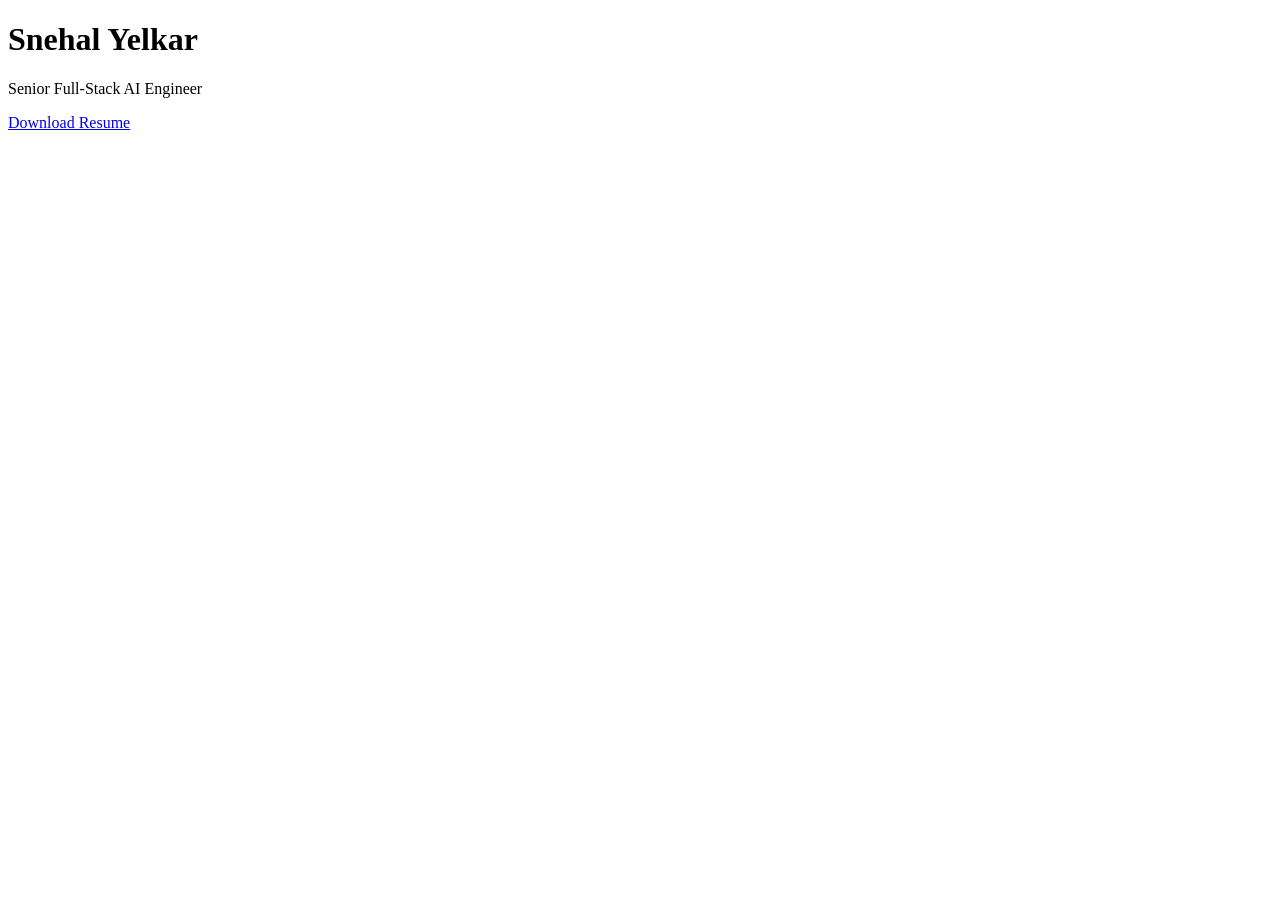
==== index.html @ c4eaa036 "Add resume landing page" ====
<!DOCTYPE html>
<html lang="en">
<head>
    <meta charset="UTF-8">
    <meta name="viewport" content="width=device-width, initial-scale=1.0">
    <title>Snehal Yelkar | Resume</title>
</head>
<body>
    <h1>Snehal Yelkar</h1>
    <p>Senior Full-Stack AI Engineer</p>
    <a href="Snehal-Yelkar-Resume.pdf" download>
        Download Resume
    </a>
</body>
</html>
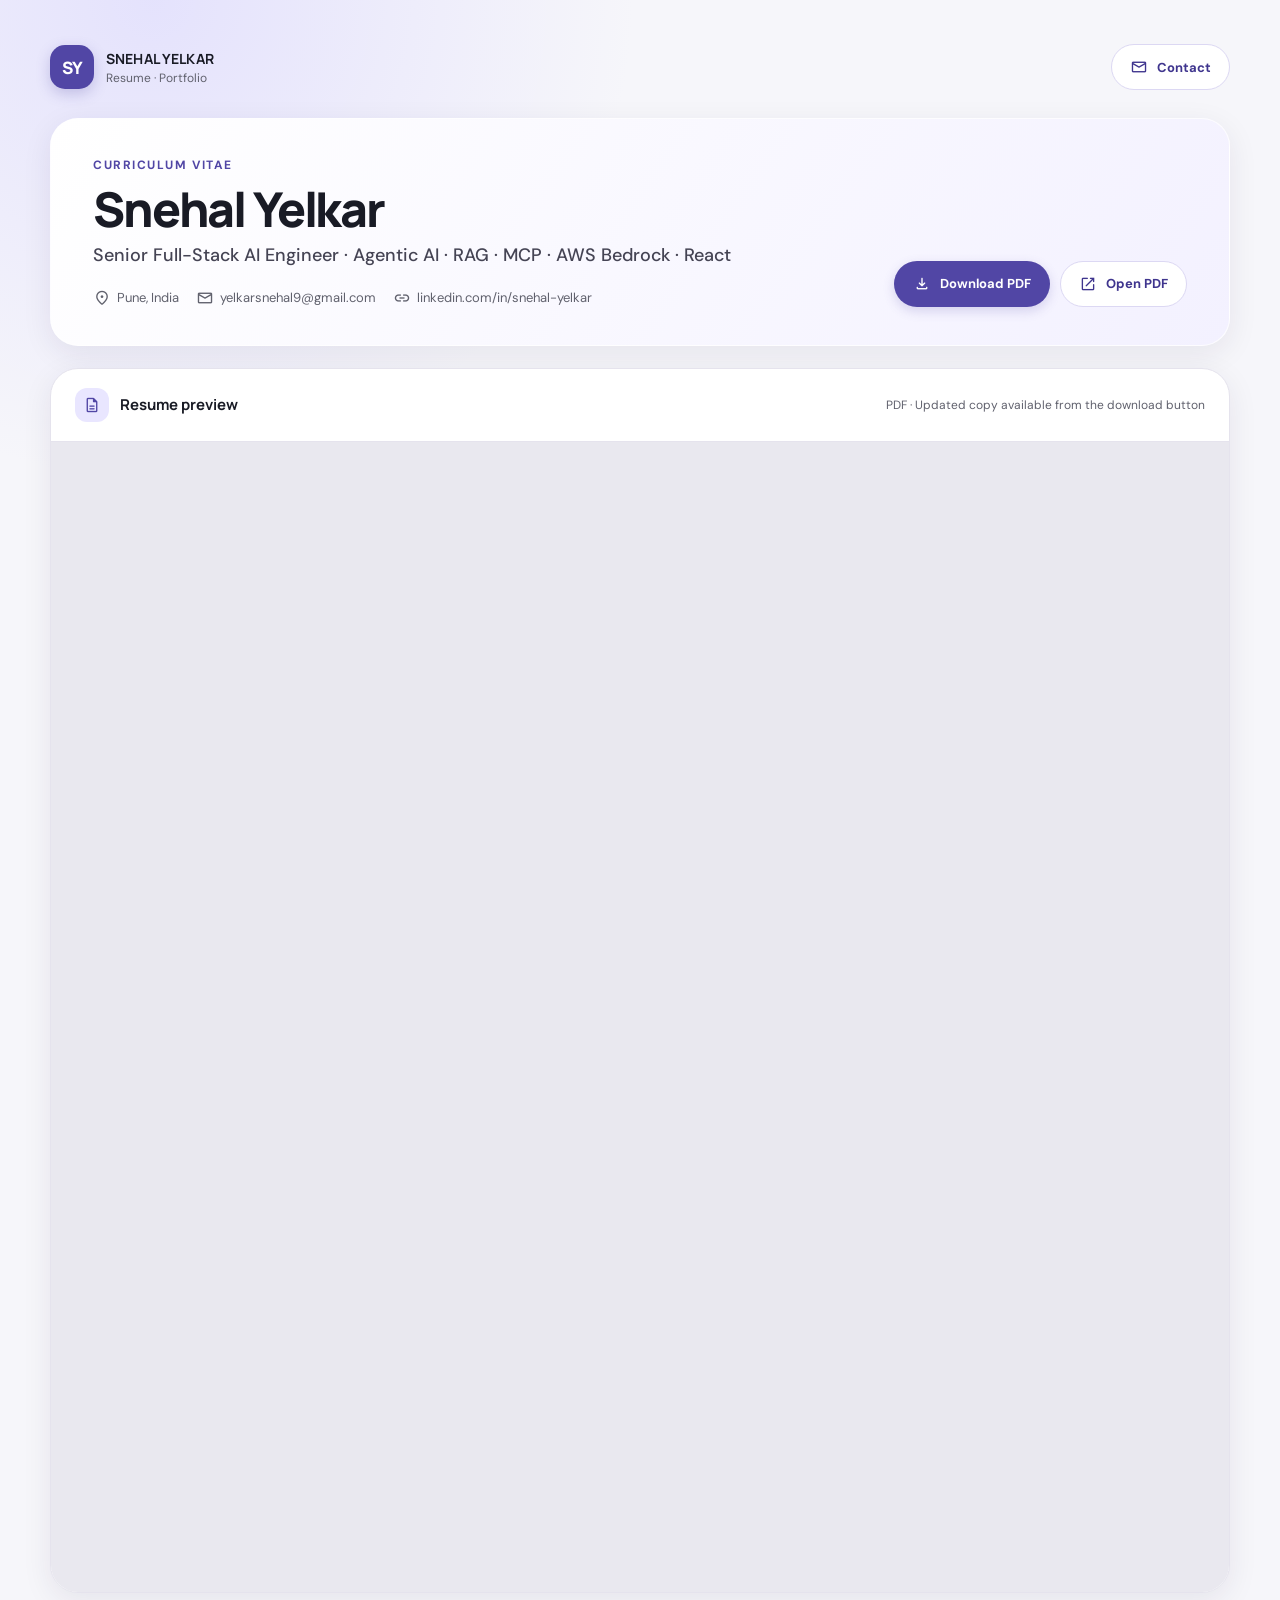
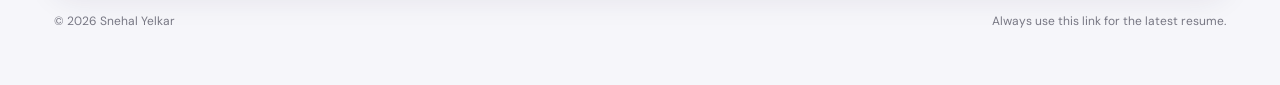
==== commit 9ff82547: "Improve resume landing page UI" ====
--- a/index.html
+++ b/index.html
@@ -1,15 +1,162 @@
 <!DOCTYPE html>
 <html lang="en">
 <head>
-    <meta charset="UTF-8">
-    <meta name="viewport" content="width=device-width, initial-scale=1.0">
-    <title>Snehal Yelkar | Resume</title>
+  <meta charset="UTF-8" />
+  <meta name="viewport" content="width=device-width, initial-scale=1.0" />
+  <meta name="theme-color" content="#f7f7fb" />
+  <meta name="description" content="Resume of Snehal Yelkar — Senior Full-Stack AI Engineer." />
+  <title>Snehal Yelkar — Resume</title>
+
+  <link rel="preconnect" href="https://fonts.googleapis.com">
+  <link rel="preconnect" href="https://fonts.gstatic.com" crossorigin>
+  <link href="https://fonts.googleapis.com/css2?family=DM+Sans:wght@400;500;600;700&family=Manrope:wght@400;500;600;700;800&display=swap" rel="stylesheet">
+  <link href="https://fonts.googleapis.com/css2?family=Material+Symbols+Rounded:opsz,wght,FILL,GRAD@20..48,400,0,0" rel="stylesheet">
+
+  <style>
+    :root {
+      color-scheme: light;
+      --bg: #f6f6fa;
+      --surface: #ffffff;
+      --surface-soft: #f0eff7;
+      --ink: #191b25;
+      --muted: #60616d;
+      --line: #e5e3ed;
+      --primary: #5146a5;
+      --primary-dark: #3f358e;
+      --primary-soft: #e9e6ff;
+      --shadow: 0 8px 30px rgba(35, 31, 67, .08);
+      --radius-xl: 28px;
+      --radius-lg: 20px;
+    }
+
+    * { box-sizing: border-box; }
+    html { scroll-behavior: smooth; }
+    body {
+      margin: 0;
+      background:
+        radial-gradient(circle at 12% 0%, rgba(214, 210, 255, .55), transparent 30rem),
+        var(--bg);
+      color: var(--ink);
+      font-family: "DM Sans", sans-serif;
+    }
+
+    .page { width: min(1180px, calc(100% - 40px)); margin: 0 auto; padding: 44px 0 56px; }
+    .topbar { display: flex; align-items: center; justify-content: space-between; gap: 20px; margin-bottom: 28px; }
+    .brand { display: flex; align-items: center; gap: 12px; min-width: 0; }
+    .brand-mark {
+      display: grid; place-items: center; width: 44px; height: 44px; border-radius: 15px;
+      color: white; background: var(--primary); font: 800 17px Manrope, sans-serif;
+      box-shadow: 0 5px 14px rgba(81, 70, 165, .25);
+    }
+    .brand-label { font: 700 14px Manrope, sans-serif; letter-spacing: .01em; }
+    .brand-sub { color: var(--muted); font-size: 12px; margin-top: 2px; }
+
+    .hero {
+      display: grid; grid-template-columns: minmax(0, 1fr) auto; align-items: end; gap: 28px;
+      padding: 38px 42px; border: 1px solid rgba(255,255,255,.8); border-radius: var(--radius-xl);
+      background: linear-gradient(125deg, #fff 0%, #f3f1ff 100%); box-shadow: var(--shadow);
+      margin-bottom: 22px;
+    }
+    .eyebrow { color: var(--primary); font-size: 12px; font-weight: 700; letter-spacing: .13em; text-transform: uppercase; }
+    h1 { margin: 10px 0 8px; font: 800 clamp(32px, 5vw, 48px)/1.08 Manrope, sans-serif; letter-spacing: -.045em; }
+    .role { margin: 0; color: #454454; font-size: clamp(15px, 2vw, 18px); font-weight: 500; }
+    .meta { display: flex; flex-wrap: wrap; gap: 9px 17px; margin-top: 22px; color: var(--muted); font-size: 13px; }
+    .meta span { display: inline-flex; align-items: center; gap: 6px; }
+    .material-symbols-rounded { font-size: 18px; line-height: 1; }
+    .actions { display: flex; flex-wrap: wrap; gap: 10px; justify-content: flex-end; }
+    .button {
+      display: inline-flex; align-items: center; justify-content: center; gap: 9px;
+      min-height: 46px; padding: 0 18px; border-radius: 999px; border: 1px solid transparent;
+      font: 700 13px "DM Sans", sans-serif; text-decoration: none; cursor: pointer; transition: .18s ease;
+      white-space: nowrap;
+    }
+    .button-primary { color: #fff; background: var(--primary); box-shadow: 0 4px 12px rgba(81,70,165,.2); }
+    .button-primary:hover { background: var(--primary-dark); transform: translateY(-1px); }
+    .button-secondary { color: var(--primary-dark); background: #fff; border-color: #dcd8f3; }
+    .button-secondary:hover { background: var(--primary-soft); }
+
+    .viewer-card { overflow: hidden; border: 1px solid var(--line); border-radius: var(--radius-xl); background: var(--surface); box-shadow: var(--shadow); }
+    .viewer-head { display: flex; align-items: center; justify-content: space-between; gap: 16px; padding: 19px 24px; border-bottom: 1px solid var(--line); }
+    .viewer-title { display: flex; align-items: center; gap: 11px; font: 700 15px Manrope, sans-serif; }
+    .viewer-icon { display: grid; place-items: center; width: 34px; height: 34px; border-radius: 12px; color: var(--primary); background: var(--primary-soft); }
+    .viewer-hint { color: var(--muted); font-size: 12px; }
+    .pdf-frame { display: block; width: 100%; height: min(1150px, 130vh); min-height: 720px; border: 0; background: #e9e8ef; }
+    .mobile-fallback { display: none; padding: 24px; text-align: center; color: var(--muted); font-size: 13px; }
+    footer { display: flex; justify-content: space-between; gap: 16px; padding: 20px 4px 0; color: #777783; font-size: 12px; }
+    footer a { color: var(--primary); text-decoration: none; font-weight: 600; }
+
+    @media (max-width: 760px) {
+      .page { width: min(100% - 24px, 620px); padding-top: 20px; }
+      .hero { grid-template-columns: 1fr; padding: 28px 23px; gap: 22px; }
+      .actions { justify-content: flex-start; }
+      .button { flex: 1; }
+      .viewer-head { align-items: flex-start; flex-direction: column; padding: 16px 18px; }
+      .pdf-frame { height: 78vh; min-height: 580px; }
+      footer { flex-direction: column; }
+    }
+  </style>
 </head>
 <body>
-    <h1>Snehal Yelkar</h1>
-    <p>Senior Full-Stack AI Engineer</p>
-    <a href="Snehal-Yelkar-Resume.pdf" download>
-        Download Resume
-    </a>
+  <main class="page">
+    <header class="topbar">
+      <div class="brand">
+        <div class="brand-mark">SY</div>
+        <div>
+          <div class="brand-label">SNEHAL YELKAR</div>
+          <div class="brand-sub">Resume · Portfolio</div>
+        </div>
+      </div>
+      <a class="button button-secondary" href="mailto:yelkarsnehal9@gmail.com">
+        <span class="material-symbols-rounded">mail</span>
+        Contact
+      </a>
+    </header>
+
+    <section class="hero">
+      <div>
+        <div class="eyebrow">Curriculum vitae</div>
+        <h1>Snehal Yelkar</h1>
+        <p class="role">Senior Full-Stack AI Engineer · Agentic AI · RAG · MCP · AWS Bedrock · React</p>
+        <div class="meta">
+          <span><span class="material-symbols-rounded">location_on</span>Pune, India</span>
+          <span><span class="material-symbols-rounded">mail</span>yelkarsnehal9@gmail.com</span>
+          <span><span class="material-symbols-rounded">link</span>linkedin.com/in/snehal-yelkar</span>
+        </div>
+      </div>
+      <div class="actions">
+        <a class="button button-primary" href="Snehal_Yelkar_Resume.pdf" download>
+          <span class="material-symbols-rounded">download</span>
+          Download PDF
+        </a>
+        <a class="button button-secondary" href="Snehal_Yelkar_Resume.pdf" target="_blank" rel="noopener">
+          <span class="material-symbols-rounded">open_in_new</span>
+          Open PDF
+        </a>
+      </div>
+    </section>
+
+    <section class="viewer-card" aria-label="Resume preview">
+      <div class="viewer-head">
+        <div class="viewer-title">
+          <span class="viewer-icon"><span class="material-symbols-rounded">description</span></span>
+          Resume preview
+        </div>
+        <div class="viewer-hint">PDF · Updated copy available from the download button</div>
+      </div>
+      <iframe class="pdf-frame" src="Snehal_Yelkar_Resume.pdf#toolbar=1&navpanes=0&view=FitH" title="Snehal Yelkar resume">
+        Your browser does not support embedded PDFs.
+        <a href="Snehal_Yelkar_Resume.pdf">Open the resume PDF</a>.
+      </iframe>
+      <div class="mobile-fallback">
+        If the preview doesn't load on your device, use <a href="Snehal_Yelkar_Resume.pdf">Open PDF</a> or Download PDF above.
+      </div>
+    </section>
+
+    <footer>
+      <span>© <span id="year"></span> Snehal Yelkar</span>
+      <span>Always use this link for the latest resume.</span>
+    </footer>
+  </main>
+  <script>document.getElementById("year").textContent = new Date().getFullYear();</script>
 </body>
 </html>
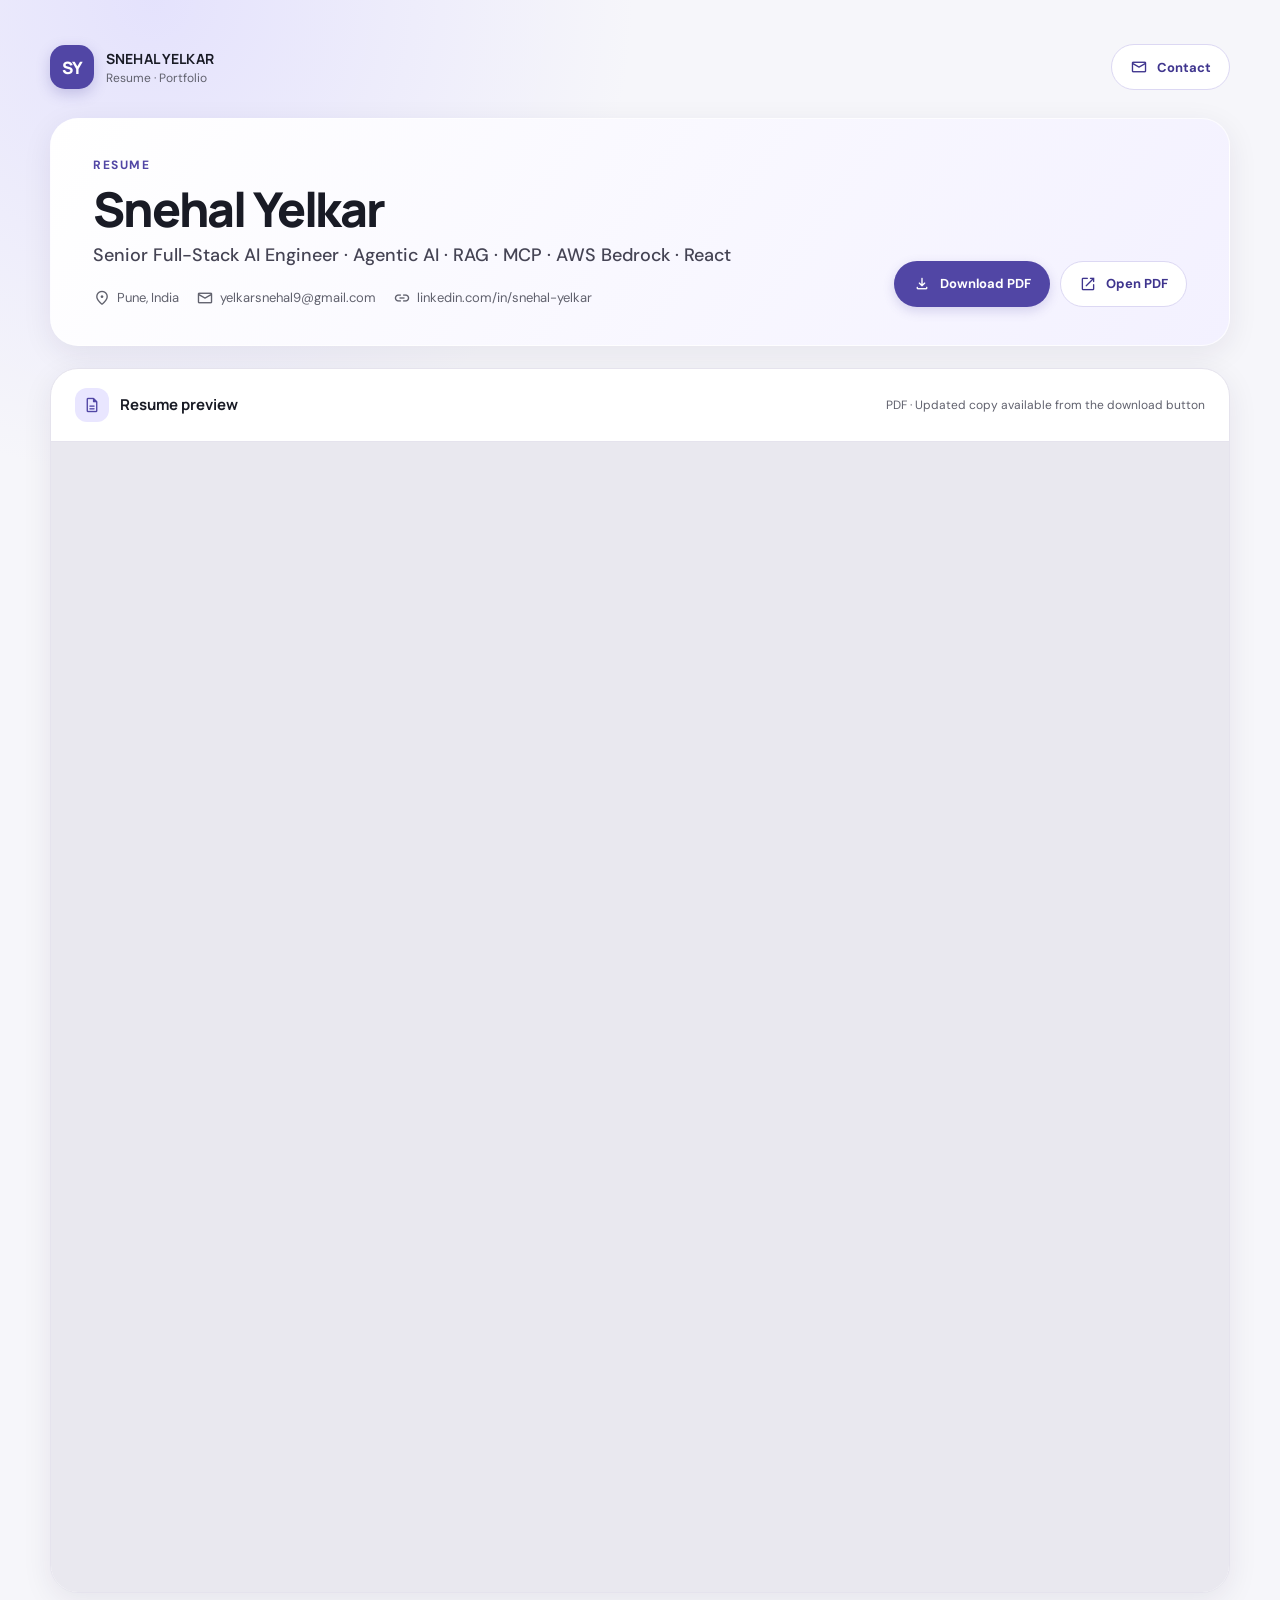
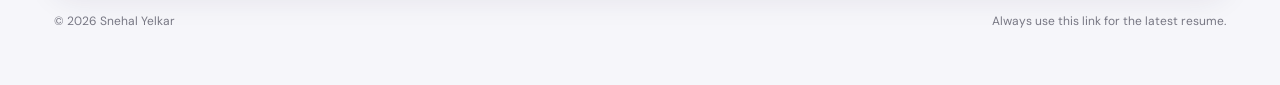
==== commit 91b4edb1: "Change 'Curriculum vitae' to 'Resume'" ====
--- a/index.html
+++ b/index.html
@@ -114,7 +114,7 @@
 
     <section class="hero">
       <div>
-        <div class="eyebrow">Curriculum vitae</div>
+        <div class="eyebrow">Resume</div>
         <h1>Snehal Yelkar</h1>
         <p class="role">Senior Full-Stack AI Engineer · Agentic AI · RAG · MCP · AWS Bedrock · React</p>
         <div class="meta">
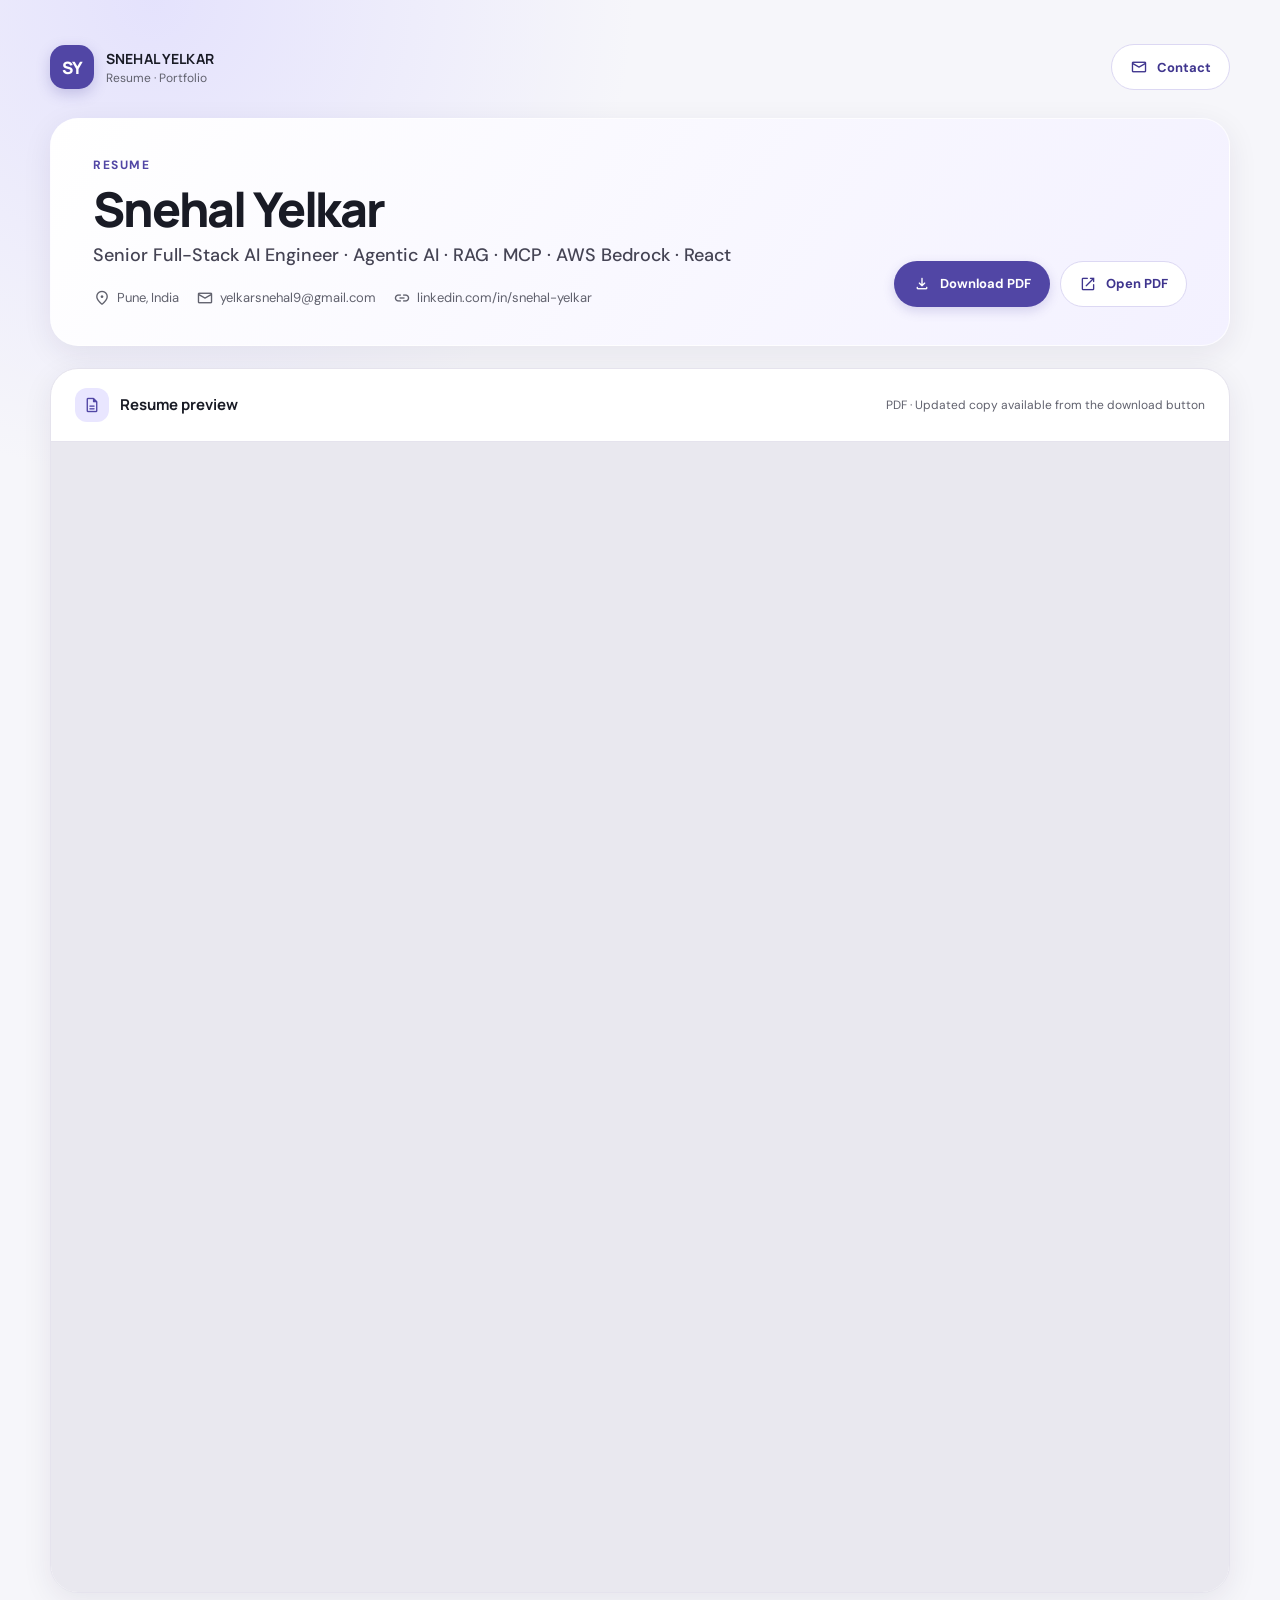
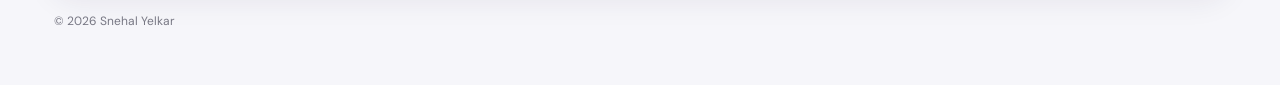
==== commit 5ff3861f: "Remove outdated resume link from footer" ====
--- a/index.html
+++ b/index.html
@@ -154,7 +154,6 @@
 
     <footer>
       <span>© <span id="year"></span> Snehal Yelkar</span>
-      <span>Always use this link for the latest resume.</span>
     </footer>
   </main>
   <script>document.getElementById("year").textContent = new Date().getFullYear();</script>
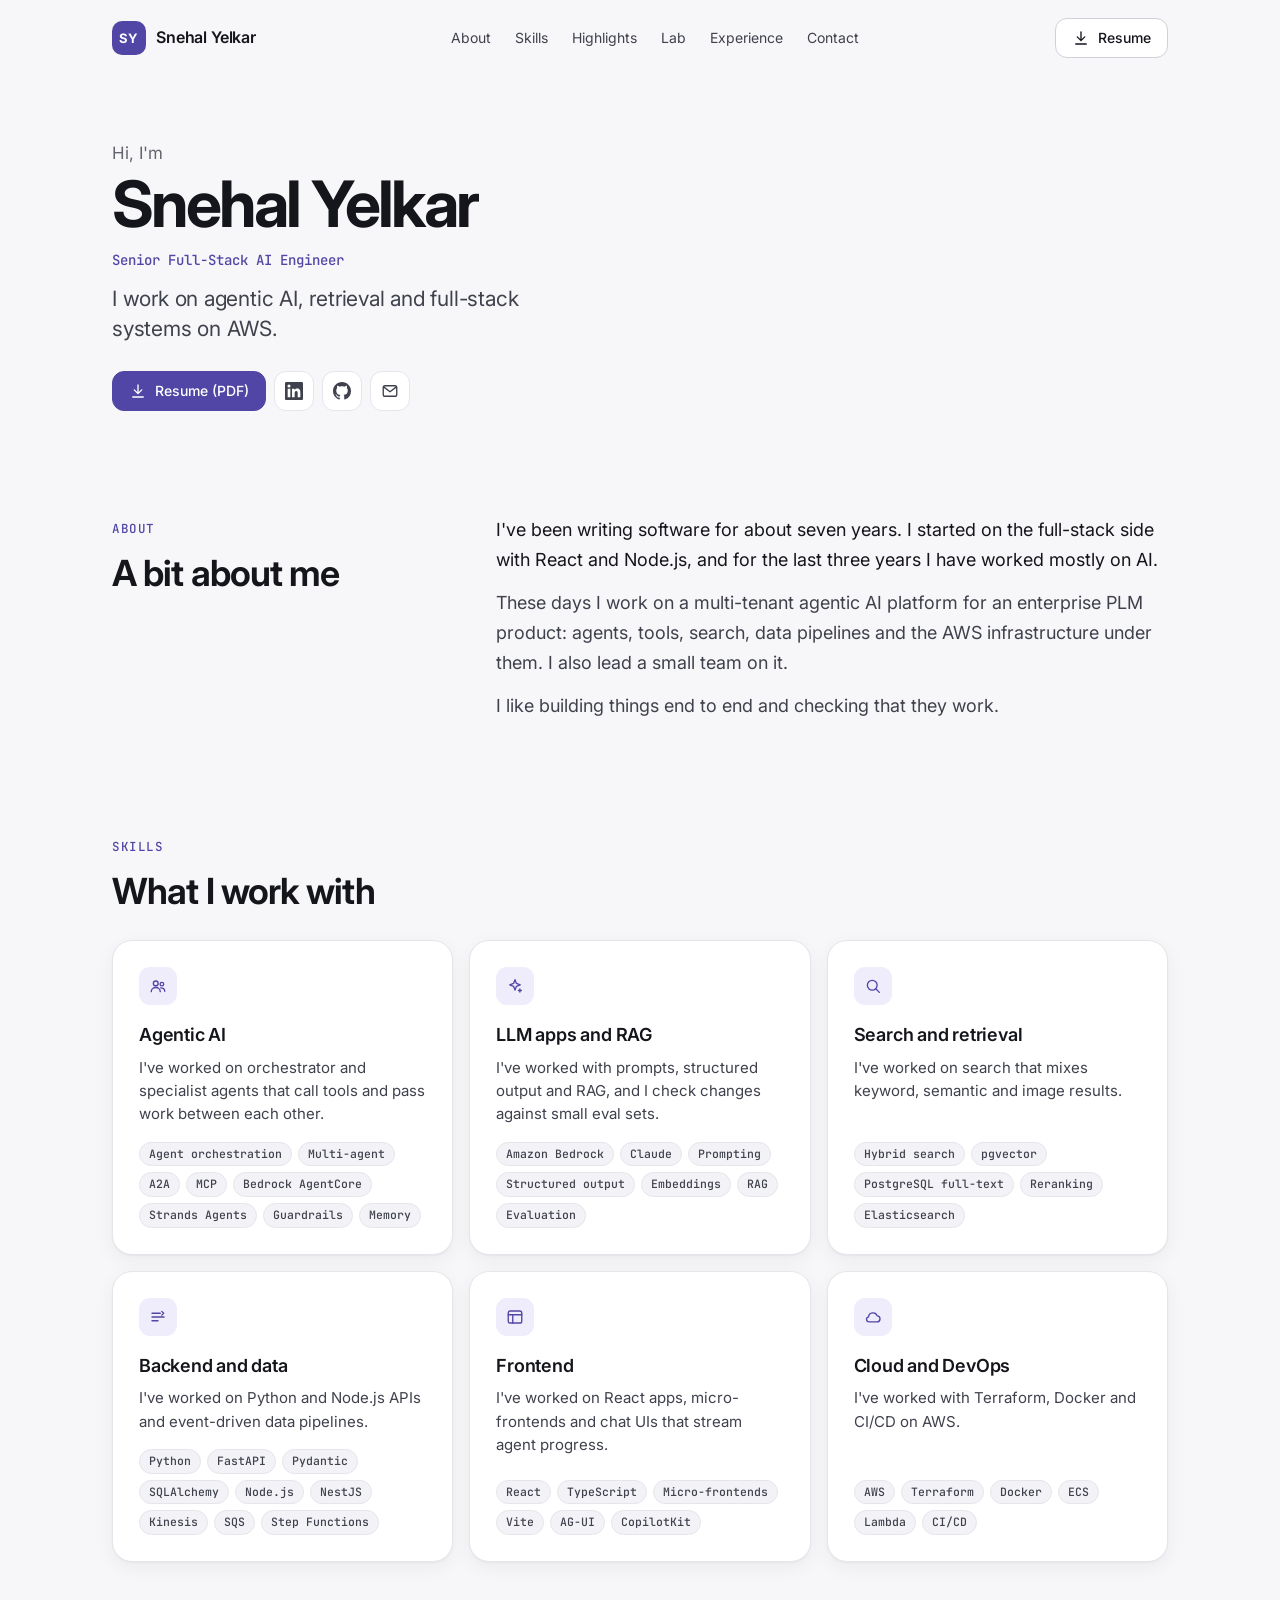
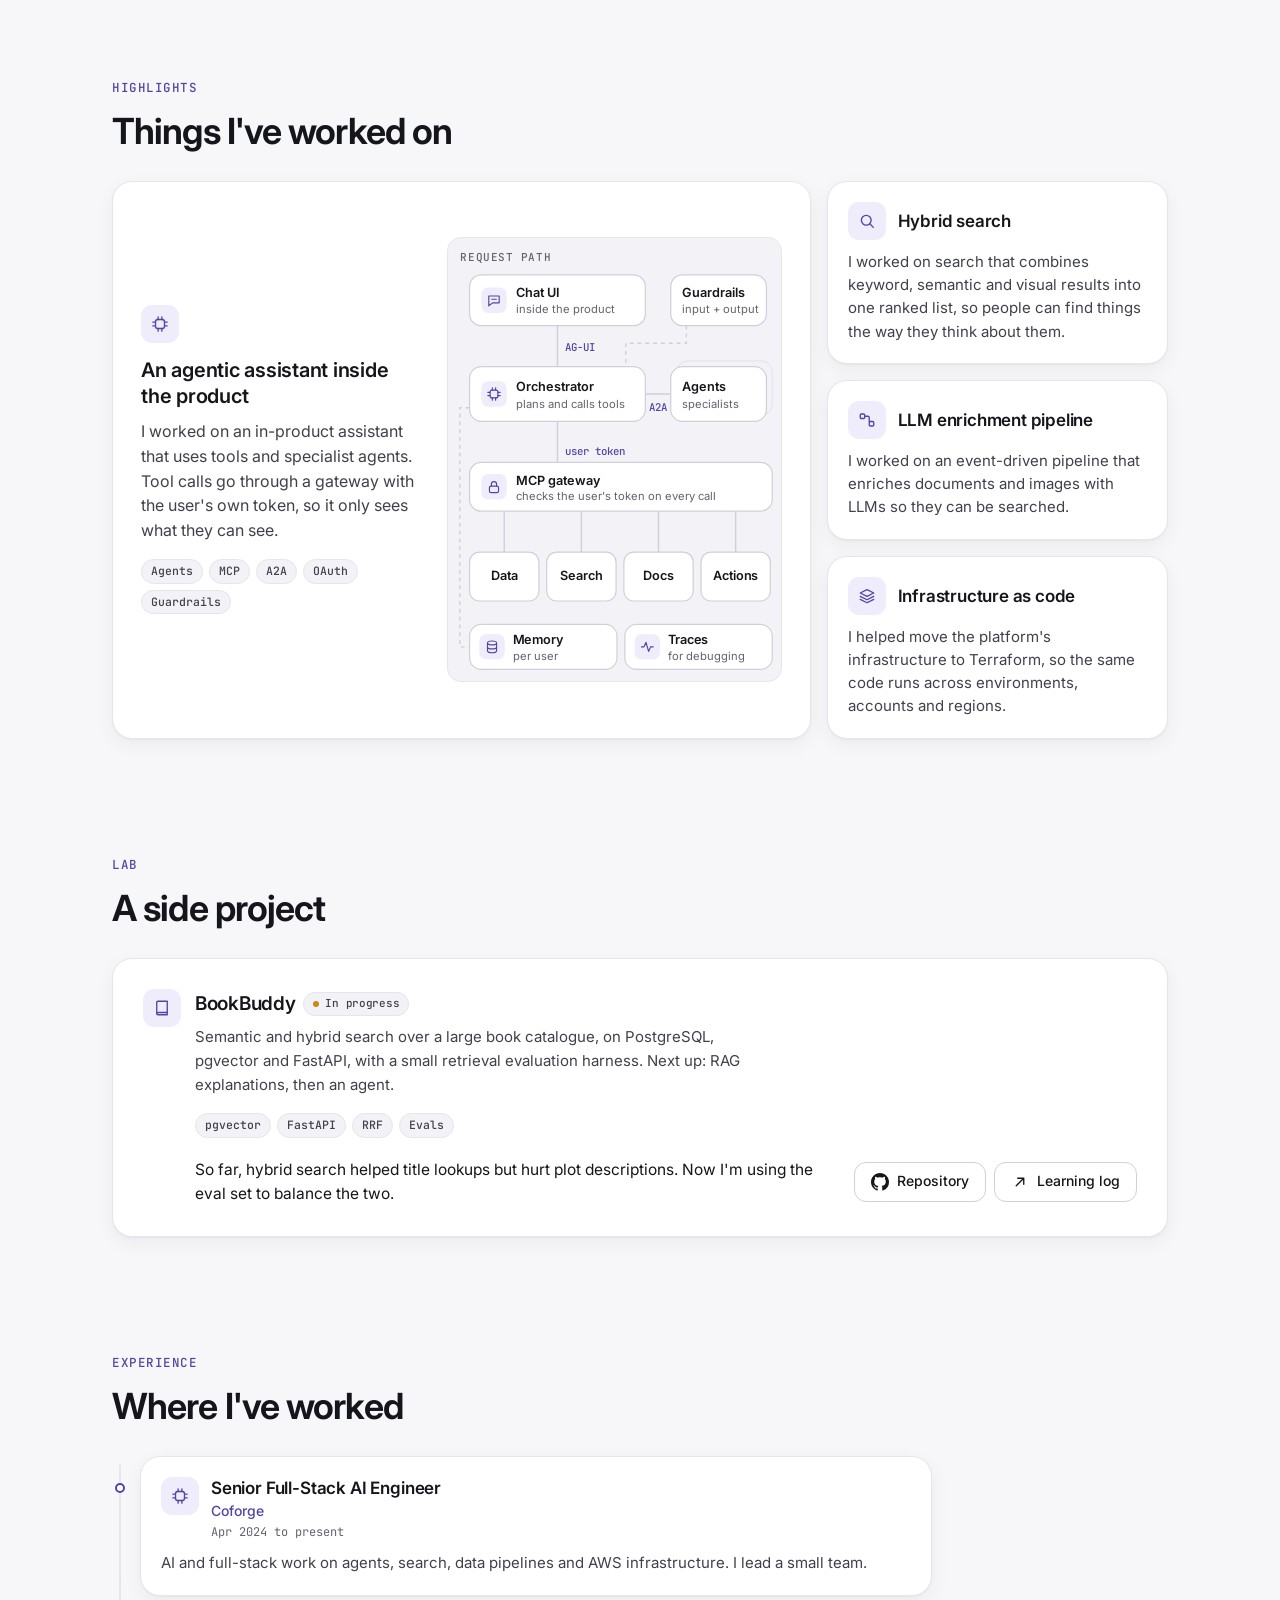
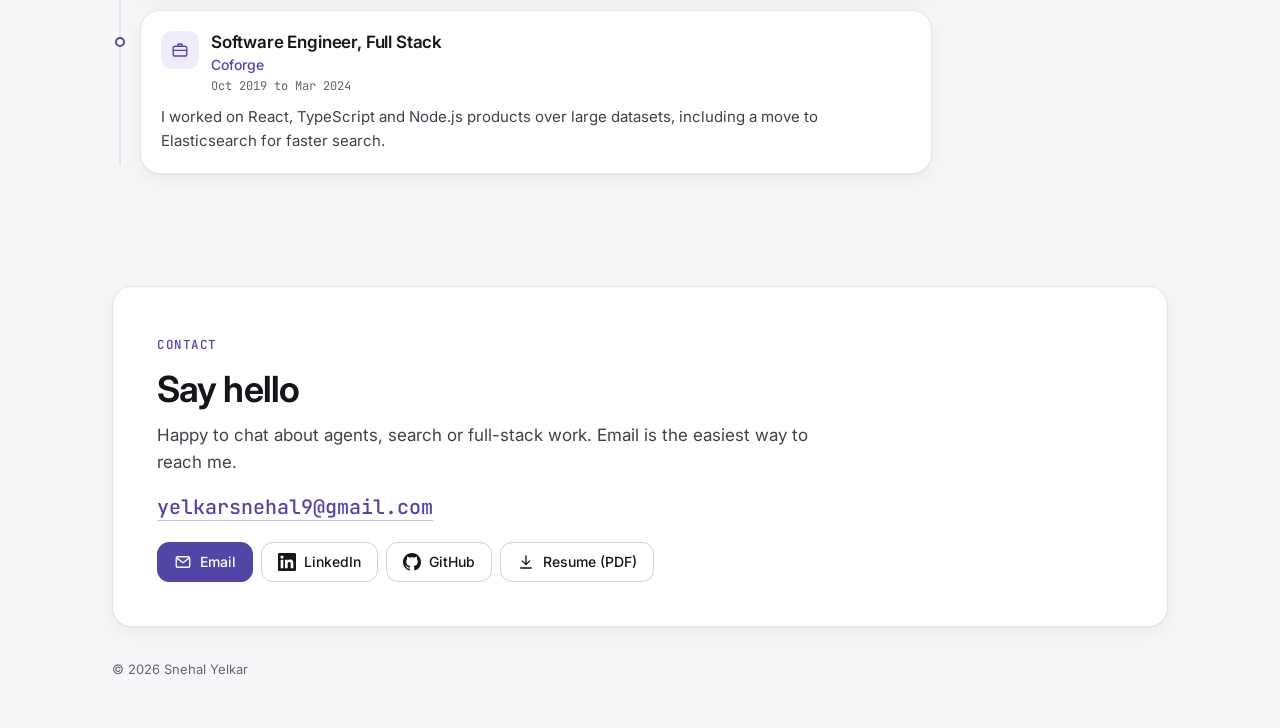
==== commit 967927b8: "Portfolio: agentic AI story site" ====
--- a/index.html
+++ b/index.html
@@ -1,161 +1,324 @@
-<!DOCTYPE html>
+<!doctype html>
 <html lang="en">
 <head>
-  <meta charset="UTF-8" />
-  <meta name="viewport" content="width=device-width, initial-scale=1.0" />
-  <meta name="theme-color" content="#f7f7fb" />
-  <meta name="description" content="Resume of Snehal Yelkar — Senior Full-Stack AI Engineer." />
-  <title>Snehal Yelkar — Resume</title>
-
-  <link rel="preconnect" href="https://fonts.googleapis.com">
-  <link rel="preconnect" href="https://fonts.gstatic.com" crossorigin>
-  <link href="https://fonts.googleapis.com/css2?family=DM+Sans:wght@400;500;600;700&family=Manrope:wght@400;500;600;700;800&display=swap" rel="stylesheet">
-  <link href="https://fonts.googleapis.com/css2?family=Material+Symbols+Rounded:opsz,wght,FILL,GRAD@20..48,400,0,0" rel="stylesheet">
-
-  <style>
-    :root {
-      color-scheme: light;
-      --bg: #f6f6fa;
-      --surface: #ffffff;
-      --surface-soft: #f0eff7;
-      --ink: #191b25;
-      --muted: #60616d;
-      --line: #e5e3ed;
-      --primary: #5146a5;
-      --primary-dark: #3f358e;
-      --primary-soft: #e9e6ff;
-      --shadow: 0 8px 30px rgba(35, 31, 67, .08);
-      --radius-xl: 28px;
-      --radius-lg: 20px;
-    }
-
-    * { box-sizing: border-box; }
-    html { scroll-behavior: smooth; }
-    body {
-      margin: 0;
-      background:
-        radial-gradient(circle at 12% 0%, rgba(214, 210, 255, .55), transparent 30rem),
-        var(--bg);
-      color: var(--ink);
-      font-family: "DM Sans", sans-serif;
-    }
-
-    .page { width: min(1180px, calc(100% - 40px)); margin: 0 auto; padding: 44px 0 56px; }
-    .topbar { display: flex; align-items: center; justify-content: space-between; gap: 20px; margin-bottom: 28px; }
-    .brand { display: flex; align-items: center; gap: 12px; min-width: 0; }
-    .brand-mark {
-      display: grid; place-items: center; width: 44px; height: 44px; border-radius: 15px;
-      color: white; background: var(--primary); font: 800 17px Manrope, sans-serif;
-      box-shadow: 0 5px 14px rgba(81, 70, 165, .25);
-    }
-    .brand-label { font: 700 14px Manrope, sans-serif; letter-spacing: .01em; }
-    .brand-sub { color: var(--muted); font-size: 12px; margin-top: 2px; }
-
-    .hero {
-      display: grid; grid-template-columns: minmax(0, 1fr) auto; align-items: end; gap: 28px;
-      padding: 38px 42px; border: 1px solid rgba(255,255,255,.8); border-radius: var(--radius-xl);
-      background: linear-gradient(125deg, #fff 0%, #f3f1ff 100%); box-shadow: var(--shadow);
-      margin-bottom: 22px;
-    }
-    .eyebrow { color: var(--primary); font-size: 12px; font-weight: 700; letter-spacing: .13em; text-transform: uppercase; }
-    h1 { margin: 10px 0 8px; font: 800 clamp(32px, 5vw, 48px)/1.08 Manrope, sans-serif; letter-spacing: -.045em; }
-    .role { margin: 0; color: #454454; font-size: clamp(15px, 2vw, 18px); font-weight: 500; }
-    .meta { display: flex; flex-wrap: wrap; gap: 9px 17px; margin-top: 22px; color: var(--muted); font-size: 13px; }
-    .meta span { display: inline-flex; align-items: center; gap: 6px; }
-    .material-symbols-rounded { font-size: 18px; line-height: 1; }
-    .actions { display: flex; flex-wrap: wrap; gap: 10px; justify-content: flex-end; }
-    .button {
-      display: inline-flex; align-items: center; justify-content: center; gap: 9px;
-      min-height: 46px; padding: 0 18px; border-radius: 999px; border: 1px solid transparent;
-      font: 700 13px "DM Sans", sans-serif; text-decoration: none; cursor: pointer; transition: .18s ease;
-      white-space: nowrap;
-    }
-    .button-primary { color: #fff; background: var(--primary); box-shadow: 0 4px 12px rgba(81,70,165,.2); }
-    .button-primary:hover { background: var(--primary-dark); transform: translateY(-1px); }
-    .button-secondary { color: var(--primary-dark); background: #fff; border-color: #dcd8f3; }
-    .button-secondary:hover { background: var(--primary-soft); }
-
-    .viewer-card { overflow: hidden; border: 1px solid var(--line); border-radius: var(--radius-xl); background: var(--surface); box-shadow: var(--shadow); }
-    .viewer-head { display: flex; align-items: center; justify-content: space-between; gap: 16px; padding: 19px 24px; border-bottom: 1px solid var(--line); }
-    .viewer-title { display: flex; align-items: center; gap: 11px; font: 700 15px Manrope, sans-serif; }
-    .viewer-icon { display: grid; place-items: center; width: 34px; height: 34px; border-radius: 12px; color: var(--primary); background: var(--primary-soft); }
-    .viewer-hint { color: var(--muted); font-size: 12px; }
-    .pdf-frame { display: block; width: 100%; height: min(1150px, 130vh); min-height: 720px; border: 0; background: #e9e8ef; }
-    .mobile-fallback { display: none; padding: 24px; text-align: center; color: var(--muted); font-size: 13px; }
-    footer { display: flex; justify-content: space-between; gap: 16px; padding: 20px 4px 0; color: #777783; font-size: 12px; }
-    footer a { color: var(--primary); text-decoration: none; font-weight: 600; }
-
-    @media (max-width: 760px) {
-      .page { width: min(100% - 24px, 620px); padding-top: 20px; }
-      .hero { grid-template-columns: 1fr; padding: 28px 23px; gap: 22px; }
-      .actions { justify-content: flex-start; }
-      .button { flex: 1; }
-      .viewer-head { align-items: flex-start; flex-direction: column; padding: 16px 18px; }
-      .pdf-frame { height: 78vh; min-height: 580px; }
-      footer { flex-direction: column; }
-    }
-  </style>
+<meta charset="utf-8">
+<meta name="viewport" content="width=device-width, initial-scale=1">
+<title>Snehal Yelkar · Senior Full-Stack AI Engineer</title>
+<meta name="description" content="Snehal Yelkar, Senior Full-Stack AI Engineer. I work on agentic AI, retrieval and full-stack systems on AWS.">
+<meta name="author" content="Snehal Yelkar">
+<meta name="theme-color" content="#f7f7f9" media="(prefers-color-scheme: light)">
+<meta name="theme-color" content="#0f1014" media="(prefers-color-scheme: dark)">
+<link rel="canonical" href="https://yelkar-snehal.github.io/resume/">
+<meta property="og:type" content="website">
+<meta property="og:site_name" content="Snehal Yelkar">
+<meta property="og:title" content="Snehal Yelkar · Senior Full-Stack AI Engineer">
+<meta property="og:description" content="I work on agentic AI, retrieval and full-stack systems on AWS.">
+<meta property="og:url" content="https://yelkar-snehal.github.io/resume/">
+<meta property="og:image" content="https://yelkar-snehal.github.io/resume/og.png">
+<meta property="og:image:width" content="1200">
+<meta property="og:image:height" content="630">
+<meta property="og:image:alt" content="Snehal Yelkar, Senior Full-Stack AI Engineer. Agentic AI, search and retrieval, AWS.">
+<meta name="twitter:card" content="summary_large_image">
+<meta name="twitter:title" content="Snehal Yelkar · Senior Full-Stack AI Engineer">
+<meta name="twitter:description" content="I work on agentic AI, retrieval and full-stack systems on AWS.">
+<meta name="twitter:image" content="https://yelkar-snehal.github.io/resume/og.png">
+<meta name="twitter:image:alt" content="Snehal Yelkar, Senior Full-Stack AI Engineer. Agentic AI, search and retrieval, AWS.">
+<link rel="icon" href="data:image/svg+xml,%3Csvg xmlns='http://www.w3.org/2000/svg' viewBox='0 0 64 64'%3E%3Crect width='64' height='64' rx='16' fill='%235146a5'/%3E%3Ctext x='32' y='42' font-family='Inter,Arial,sans-serif' font-size='26' font-weight='700' fill='white' text-anchor='middle'%3ESY%3C/text%3E%3C/svg%3E">
+<script>(function(){var d=document.documentElement,s=/[?&]static=1/.test(location.search)||(window.matchMedia&&matchMedia('(prefers-reduced-motion: reduce)').matches);if(s)return;d.classList.add('motion');window.__syFail=function(){d.classList.remove('motion');};setTimeout(function(){if(!window.__syReady)window.__syFail();},4000);})();</script>
+<link rel="preconnect" href="https://fonts.googleapis.com">
+<link rel="preconnect" href="https://fonts.gstatic.com" crossorigin>
+<link href="https://fonts.googleapis.com/css2?family=Inter:wght@400;500;600;650;700&family=JetBrains+Mono:wght@400;500;600&display=swap" rel="stylesheet">
+<link rel="stylesheet" href="assets/site.css">
 </head>
 <body>
-  <main class="page">
-    <header class="topbar">
-      <div class="brand">
-        <div class="brand-mark">SY</div>
-        <div>
-          <div class="brand-label">SNEHAL YELKAR</div>
-          <div class="brand-sub">Resume · Portfolio</div>
-        </div>
+<a class="skip" href="#main">Skip to content</a>
+
+<svg width="0" height="0" style="position:absolute" aria-hidden="true">
+  <defs>
+    <symbol id="i-chat" viewBox="0 0 24 24" fill="none" stroke="currentColor" stroke-width="1.8" stroke-linecap="round" stroke-linejoin="round"><path d="M4 5.5h16v10.5H10l-6 4.5z"/><path d="M8.5 10.5h7"/></symbol>
+    <symbol id="i-agent" viewBox="0 0 24 24" fill="none" stroke="currentColor" stroke-width="1.8" stroke-linecap="round" stroke-linejoin="round"><rect x="6" y="6" width="12" height="12" rx="3"/><path d="M9.5 2.5v3.5M14.5 2.5v3.5M9.5 18v3.5M14.5 18v3.5M2.5 9.5H6M2.5 14.5H6M18 9.5h3.5M18 14.5h3.5"/></symbol>
+    <symbol id="i-agents" viewBox="0 0 24 24" fill="none" stroke="currentColor" stroke-width="1.8" stroke-linecap="round" stroke-linejoin="round"><circle cx="9" cy="8.5" r="3.2"/><circle cx="17.2" cy="9.5" r="2.4"/><path d="M3 19.5c0-3.2 2.7-5.5 6-5.5s6 2.3 6 5.5M15.5 14.4c3 0 5.5 1.7 5.5 4.6"/></symbol>
+    <symbol id="i-db" viewBox="0 0 24 24" fill="none" stroke="currentColor" stroke-width="1.8" stroke-linecap="round" stroke-linejoin="round"><ellipse cx="12" cy="6" rx="7" ry="3"/><path d="M5 6v12c0 1.7 3.1 3 7 3s7-1.3 7-3V6M5 12c0 1.7 3.1 3 7 3s7-1.3 7-3"/></symbol>
+    <symbol id="i-trace" viewBox="0 0 24 24" fill="none" stroke="currentColor" stroke-width="1.8" stroke-linecap="round" stroke-linejoin="round"><path d="M3 12h4l3-7 4 14 3-7h4"/></symbol>
+    <symbol id="i-search" viewBox="0 0 24 24" fill="none" stroke="currentColor" stroke-width="1.8" stroke-linecap="round" stroke-linejoin="round"><circle cx="11" cy="11" r="6.5"/><path d="M20.5 20.5l-4.8-4.8"/></symbol>
+    <symbol id="i-stream" viewBox="0 0 24 24" fill="none" stroke="currentColor" stroke-width="1.8" stroke-linecap="round" stroke-linejoin="round"><path d="M4 7h11M4 12h16M4 17h8"/><path d="M17 4.5l2.5 2.5L17 9.5"/></symbol>
+    <symbol id="i-spark" viewBox="0 0 24 24" fill="none" stroke="currentColor" stroke-width="1.8" stroke-linecap="round" stroke-linejoin="round"><path d="M12 3.5l1.9 5.1 5.1 1.9-5.1 1.9L12 17.5l-1.9-5.1L5 10.5l5.1-1.9z"/><path d="M18.5 16v4M16.5 18h4"/></symbol>
+    <symbol id="i-lock" viewBox="0 0 24 24" fill="none" stroke="currentColor" stroke-width="1.8" stroke-linecap="round" stroke-linejoin="round"><rect x="5" y="11" width="14" height="10" rx="2.5"/><path d="M8 11V8a4 4 0 0 1 8 0v3"/></symbol>
+    <symbol id="i-cloud" viewBox="0 0 24 24" fill="none" stroke="currentColor" stroke-width="1.8" stroke-linecap="round" stroke-linejoin="round"><path d="M7 18.5h10a4 4 0 0 0 .6-8A6 6 0 0 0 6 11.8a3.4 3.4 0 0 0 1 6.7z"/></symbol>
+    <symbol id="i-flow" viewBox="0 0 24 24" fill="none" stroke="currentColor" stroke-width="1.8" stroke-linecap="round" stroke-linejoin="round"><rect x="3" y="4" width="6" height="6" rx="1.5"/><rect x="15" y="14" width="6" height="6" rx="1.5"/><path d="M9 7h4a2 2 0 0 1 2 2v5"/></symbol>
+    <symbol id="i-layout" viewBox="0 0 24 24" fill="none" stroke="currentColor" stroke-width="1.8" stroke-linecap="round" stroke-linejoin="round"><rect x="3" y="4" width="18" height="16" rx="2.5"/><path d="M3 9h18M9 9v11"/></symbol>
+    <symbol id="i-layers" viewBox="0 0 24 24" fill="none" stroke="currentColor" stroke-width="1.8" stroke-linecap="round" stroke-linejoin="round"><path d="M12 3.5l9 4.5-9 4.5-9-4.5z"/><path d="M3 12.5l9 4.5 9-4.5M3 16.5l9 4.5 9-4.5"/></symbol>
+    <symbol id="i-book" viewBox="0 0 24 24" fill="none" stroke="currentColor" stroke-width="1.8" stroke-linecap="round" stroke-linejoin="round"><path d="M5 4.5A1.5 1.5 0 0 1 6.5 3H19v15H6.5A1.5 1.5 0 0 0 5 19.5z"/><path d="M5 19.5A1.5 1.5 0 0 0 6.5 21H19v-3"/></symbol>
+    <symbol id="i-brief" viewBox="0 0 24 24" fill="none" stroke="currentColor" stroke-width="1.8" stroke-linecap="round" stroke-linejoin="round"><rect x="3" y="7" width="18" height="13" rx="2.5"/><path d="M9 7V5.5A1.5 1.5 0 0 1 10.5 4h3A1.5 1.5 0 0 1 15 5.5V7M3 12.5h18"/></symbol>
+    <symbol id="i-mail" viewBox="0 0 24 24" fill="none" stroke="currentColor" stroke-width="1.8" stroke-linecap="round" stroke-linejoin="round"><rect x="3" y="5" width="18" height="14" rx="2.5"/><path d="M3.5 6.5l8.5 6.5 8.5-6.5"/></symbol>
+    <symbol id="i-down" viewBox="0 0 24 24" fill="none" stroke="currentColor" stroke-width="1.8" stroke-linecap="round" stroke-linejoin="round"><path d="M12 4v11M7 10.5l5 5 5-5M5 20h14"/></symbol>
+    <symbol id="i-arrow" viewBox="0 0 24 24" fill="none" stroke="currentColor" stroke-width="1.8" stroke-linecap="round" stroke-linejoin="round"><path d="M7 17L17 7M9 7h8v8"/></symbol>
+    <symbol id="i-gh" viewBox="0 0 16 16" fill="currentColor"><path d="M8 0C3.58 0 0 3.58 0 8c0 3.54 2.29 6.53 5.47 7.59.4.07.55-.17.55-.38 0-.19-.01-.82-.01-1.49-2.01.37-2.53-.49-2.69-.94-.09-.23-.48-.94-.82-1.13-.28-.15-.68-.52-.01-.53.63-.01 1.08.58 1.23.82.72 1.21 1.87.87 2.33.66.07-.52.28-.87.51-1.07-1.78-.2-3.64-.89-3.64-3.95 0-.87.31-1.59.82-2.15-.08-.2-.36-1.02.08-2.12 0 0 .67-.21 2.2.82.64-.18 1.32-.27 2-.27.68 0 1.36.09 2 .27 1.53-1.04 2.2-.82 2.2-.82.44 1.1.16 1.92.08 2.12.51.56.82 1.27.82 2.15 0 3.07-1.87 3.75-3.65 3.95.29.25.54.73.54 1.48 0 1.07-.01 1.93-.01 2.2 0 .21.15.46.55.38A8.013 8.013 0 0016 8c0-4.42-3.58-8-8-8z"/></symbol>
+    <symbol id="i-in" viewBox="0 0 24 24" fill="currentColor"><path d="M20.45 20.45h-3.56v-5.57c0-1.33-.02-3.04-1.85-3.04-1.85 0-2.14 1.45-2.14 2.94v5.67H9.35V9h3.41v1.56h.05c.48-.9 1.64-1.85 3.37-1.85 3.6 0 4.27 2.37 4.27 5.46v6.28zM5.34 7.43a2.06 2.06 0 1 1 0-4.13 2.06 2.06 0 0 1 0 4.13zM7.12 20.45H3.56V9h3.56v11.45zM22.22 0H1.77C.79 0 0 .77 0 1.73v20.54C0 23.23.79 24 1.77 24h20.45c.98 0 1.78-.77 1.78-1.73V1.73C24 .77 23.2 0 22.22 0z"/></symbol>
+  </defs>
+</svg>
+
+<header class="wrap top">
+  <a class="brand" href="#main" aria-label="Snehal Yelkar, back to top"><span class="mono-mark" id="mark">SY</span><span>Snehal Yelkar</span></a>
+  <nav class="nav" aria-label="Sections">
+    <a href="#about">About</a>
+    <a href="#skills">Skills</a>
+    <a href="#work">Highlights</a>
+    <a href="#lab">Lab</a>
+    <a href="#experience">Experience</a>
+    <a href="#contact">Contact</a>
+  </nav>
+  <a class="btn" href="Snehal_Yelkar_Resume.pdf" download><svg class="ic" aria-hidden="true"><use href="#i-down"/></svg>Resume</a>
+</header>
+
+<main id="main">
+
+<!-- ============ HERO ============ -->
+<section class="wrap hero" aria-labelledby="h-name">
+  <div>
+    <p class="hello">Hi, I'm</p>
+    <h1 id="h-name">Snehal Yelkar</h1>
+    <p class="role">Senior Full-Stack AI Engineer</p>
+    <p class="pitch">I work on agentic AI, retrieval and full-stack systems on AWS.</p>
+    <div class="hero-links">
+      <a class="btn primary" href="Snehal_Yelkar_Resume.pdf" download><svg class="ic" aria-hidden="true"><use href="#i-down"/></svg>Resume (PDF)</a>
+      <a class="icon-btn" href="https://www.linkedin.com/in/snehal-yelkar" rel="me noopener" target="_blank" aria-label="LinkedIn"><svg class="ic fill" aria-hidden="true"><use href="#i-in"/></svg></a>
+      <a class="icon-btn" href="https://github.com/yelkar-snehal" rel="me noopener" target="_blank" aria-label="GitHub"><svg class="ic fill" aria-hidden="true"><use href="#i-gh"/></svg></a>
+      <a class="icon-btn" href="mailto:yelkarsnehal9@gmail.com" aria-label="Email yelkarsnehal9@gmail.com"><svg class="ic" aria-hidden="true"><use href="#i-mail"/></svg></a>
+    </div>
+  </div>
+</section>
+
+<!-- ============ ABOUT ============ -->
+<section class="wrap about" id="about" aria-labelledby="h-about">
+  <div class="sec-head">
+    <p class="eyebrow">About</p>
+    <h2 id="h-about">A bit about me</h2>
+  </div>
+  <div class="about-text reveal">
+    <p>I've been writing software for about seven years. I started on the full-stack side with React and Node.js, and for the last three years I have worked mostly on AI.</p>
+    <p>These days I work on a multi-tenant agentic AI platform for an enterprise PLM product: agents, tools, search, data pipelines and the AWS infrastructure under them. I also lead a small team on it.</p>
+    <p>I like building things end to end and checking that they work.</p>
+  </div>
+</section>
+
+<!-- ============ SKILLS ============ -->
+<section class="wrap skills" id="skills" aria-labelledby="h-skills">
+  <div class="sec-head">
+    <p class="eyebrow">Skills</p>
+    <h2 id="h-skills">What I work with</h2>
+  </div>
+  <div class="skill-grid">
+    <article class="card skill reveal">
+      <span class="chip-ic"><svg class="ic" aria-hidden="true"><use href="#i-agents"/></svg></span>
+      <h3>Agentic AI</h3>
+      <p>I've worked on orchestrator and specialist agents that call tools and pass work between each other.</p>
+      <ul class="tags"><li class="tag">Agent orchestration</li><li class="tag">Multi-agent</li><li class="tag">A2A</li><li class="tag">MCP</li><li class="tag">Bedrock AgentCore</li><li class="tag">Strands Agents</li><li class="tag">Guardrails</li><li class="tag">Memory</li></ul>
+    </article>
+    <article class="card skill reveal">
+      <span class="chip-ic"><svg class="ic" aria-hidden="true"><use href="#i-spark"/></svg></span>
+      <h3>LLM apps and RAG</h3>
+      <p>I've worked with prompts, structured output and RAG, and I check changes against small eval sets.</p>
+      <ul class="tags"><li class="tag">Amazon Bedrock</li><li class="tag">Claude</li><li class="tag">Prompting</li><li class="tag">Structured output</li><li class="tag">Embeddings</li><li class="tag">RAG</li><li class="tag">Evaluation</li></ul>
+    </article>
+    <article class="card skill reveal">
+      <span class="chip-ic"><svg class="ic" aria-hidden="true"><use href="#i-search"/></svg></span>
+      <h3>Search and retrieval</h3>
+      <p>I've worked on search that mixes keyword, semantic and image results.</p>
+      <ul class="tags"><li class="tag">Hybrid search</li><li class="tag">pgvector</li><li class="tag">PostgreSQL full-text</li><li class="tag">Reranking</li><li class="tag">Elasticsearch</li></ul>
+    </article>
+    <article class="card skill reveal">
+      <span class="chip-ic"><svg class="ic" aria-hidden="true"><use href="#i-stream"/></svg></span>
+      <h3>Backend and data</h3>
+      <p>I've worked on Python and Node.js APIs and event-driven data pipelines.</p>
+      <ul class="tags"><li class="tag">Python</li><li class="tag">FastAPI</li><li class="tag">Pydantic</li><li class="tag">SQLAlchemy</li><li class="tag">Node.js</li><li class="tag">NestJS</li><li class="tag">Kinesis</li><li class="tag">SQS</li><li class="tag">Step Functions</li></ul>
+    </article>
+    <article class="card skill reveal">
+      <span class="chip-ic"><svg class="ic" aria-hidden="true"><use href="#i-layout"/></svg></span>
+      <h3>Frontend</h3>
+      <p>I've worked on React apps, micro-frontends and chat UIs that stream agent progress.</p>
+      <ul class="tags"><li class="tag">React</li><li class="tag">TypeScript</li><li class="tag">Micro-frontends</li><li class="tag">Vite</li><li class="tag">AG-UI</li><li class="tag">CopilotKit</li></ul>
+    </article>
+    <article class="card skill reveal">
+      <span class="chip-ic"><svg class="ic" aria-hidden="true"><use href="#i-cloud"/></svg></span>
+      <h3>Cloud and DevOps</h3>
+      <p>I've worked with Terraform, Docker and CI/CD on AWS.</p>
+      <ul class="tags"><li class="tag">AWS</li><li class="tag">Terraform</li><li class="tag">Docker</li><li class="tag">ECS</li><li class="tag">Lambda</li><li class="tag">CI/CD</li></ul>
+    </article>
+  </div>
+</section>
+
+<!-- ============ HIGHLIGHTS ============ -->
+<section class="wrap work" id="work" aria-labelledby="h-work">
+  <div class="sec-head">
+    <p class="eyebrow">Highlights</p>
+    <h2 id="h-work">Things I've worked on</h2>
+  </div>
+  <div class="work-grid">
+    <article class="card hl hl-main reveal">
+      <div class="hl-text">
+        <span class="chip-ic"><svg class="ic" aria-hidden="true"><use href="#i-agent"/></svg></span>
+        <h3>An agentic assistant inside the product</h3>
+        <p>I worked on an in-product assistant that uses tools and specialist agents. Tool calls go through a gateway with the user's own token, so it only sees what they can see.</p>
+        <ul class="tags"><li class="tag">Agents</li><li class="tag">MCP</li><li class="tag">A2A</li><li class="tag">OAuth</li><li class="tag">Guardrails</li></ul>
       </div>
-      <a class="button button-secondary" href="mailto:yelkarsnehal9@gmail.com">
-        <span class="material-symbols-rounded">mail</span>
-        Contact
-      </a>
-    </header>
-
-    <section class="hero">
+      <figure class="flow">
+        <figcaption class="flow-cap">Request path</figcaption>
+        <svg class="dia" id="flow" viewBox="22 4 332 414" role="img" aria-labelledby="flow-t">
+          <title id="flow-t">Request path: chat UI, orchestrator agent with guardrails, specialist agents over A2A, an MCP gateway that carries the user's token, tool servers, then memory and traces.</title>
+          <path class="e" data-s="1" pathLength="1" d="M130 62V104"/>
+          <text class="flag" data-s="1" x="138" y="88">AG-UI</text>
+          <path class="e" data-s="2" pathLength="1" d="M220 132H246"/>
+          <text class="flag mid" data-s="2" x="233" y="149">A2A</text>
+          <path class="e" data-s="3" pathLength="1" d="M130 160V202"/>
+          <text class="flag" data-s="3" x="138" y="194">user token</text>
+          <path class="e" data-s="4" d="M75.5 252V294M154.5 252V294M233.5 252V294M312.5 252V294"/>
+          <path class="e dash" data-s="4" d="M262 62V80H200V104"/>
+          <path class="e dash" data-s="5" d="M40 146H30V391H40"/>
+
+          <g class="n" data-s="0">
+            <rect class="box" x="40" y="10" width="180" height="52" rx="12"/>
+            <rect class="chipr" x="52" y="23" width="26" height="26" rx="7"/>
+            <use class="ico" href="#i-chat" x="57" y="28" width="16" height="16"/>
+            <text x="88" y="33">Chat UI</text>
+            <text class="st2" x="88" y="49">inside the product</text>
+          </g>
+          <g class="n" data-s="1">
+            <rect class="box" x="40" y="104" width="180" height="56" rx="12"/>
+            <rect class="chipr" x="52" y="119" width="26" height="26" rx="7"/>
+            <use class="ico" href="#i-agent" x="57" y="124" width="16" height="16"/>
+            <text x="88" y="129">Orchestrator</text>
+            <text class="st2" x="88" y="146">plans and calls tools</text>
+          </g>
+          <g class="n" data-s="2">
+            <rect class="box soft" x="252" y="98" width="98" height="56" rx="12"/>
+            <rect class="box" x="246" y="104" width="98" height="56" rx="12"/>
+            <text x="258" y="129">Agents</text>
+            <text class="st2" x="258" y="146">specialists</text>
+          </g>
+          <g class="n" data-s="3">
+            <rect class="box" x="40" y="202" width="310" height="50" rx="12"/>
+            <rect class="chipr" x="52" y="214" width="26" height="26" rx="7"/>
+            <use class="ico" href="#i-lock" x="57" y="219" width="16" height="16"/>
+            <text x="88" y="225">MCP gateway</text>
+            <text class="st2" x="88" y="241">checks the user's token on every call</text>
+          </g>
+          <g class="n" data-s="4">
+            <rect class="box" x="246" y="10" width="98" height="52" rx="12"/>
+            <text x="258" y="33">Guardrails</text>
+            <text class="st2" x="258" y="49">input + output</text>
+            <rect class="box" x="40" y="294" width="71" height="50" rx="10"/>
+            <text class="mid" x="75.5" y="323">Data</text>
+            <rect class="box" x="119" y="294" width="71" height="50" rx="10"/>
+            <text class="mid" x="154.5" y="323">Search</text>
+            <rect class="box" x="198" y="294" width="71" height="50" rx="10"/>
+            <text class="mid" x="233.5" y="323">Docs</text>
+            <rect class="box" x="277" y="294" width="71" height="50" rx="10"/>
+            <text class="mid" x="312.5" y="323">Actions</text>
+          </g>
+          <g class="n" data-s="5">
+            <rect class="box" x="40" y="368" width="151" height="46" rx="12"/>
+            <rect class="chipr" x="50" y="378" width="26" height="26" rx="7"/>
+            <use class="ico" href="#i-db" x="55" y="383" width="16" height="16"/>
+            <text x="84" y="388">Memory</text>
+            <text class="st2" x="84" y="404">per user</text>
+            <rect class="box" x="199" y="368" width="151" height="46" rx="12"/>
+            <rect class="chipr" x="209" y="378" width="26" height="26" rx="7"/>
+            <use class="ico" href="#i-trace" x="214" y="383" width="16" height="16"/>
+            <text x="243" y="388">Traces</text>
+            <text class="st2" x="243" y="404">for debugging</text>
+          </g>
+          <!-- One request travels the path once (SMIL, started from main.js): chat UI, orchestrator, agents and back, gateway, then a tool server. It follows the drawn edges and the box outlines. -->
+          <circle class="pk" id="flow-pk" r="5">
+            <animateMotion id="flow-move" begin="indefinite" dur="3.4s" fill="freeze" calcMode="spline" keyTimes="0;1" keyPoints="0;1" keySplines=".45 0 .55 1" path="M130 62 L130 104 L220 104 L220 132 L246 132 L220 132 L220 160 L130 160 L130 202 L75.5 202 L75.5 294"/>
+          </circle>
+        </svg>
+      </figure>
+    </article>
+    <article class="card hl reveal">
+      <span class="chip-ic"><svg class="ic" aria-hidden="true"><use href="#i-search"/></svg></span>
+      <h3>Hybrid search</h3>
+      <p>I worked on search that combines keyword, semantic and visual results into one ranked list, so people can find things the way they think about them.</p>
+    </article>
+    <article class="card hl reveal">
+      <span class="chip-ic"><svg class="ic" aria-hidden="true"><use href="#i-flow"/></svg></span>
+      <h3>LLM enrichment pipeline</h3>
+      <p>I worked on an event-driven pipeline that enriches documents and images with LLMs so they can be searched.</p>
+    </article>
+    <article class="card hl reveal">
+      <span class="chip-ic"><svg class="ic" aria-hidden="true"><use href="#i-layers"/></svg></span>
+      <h3>Infrastructure as code</h3>
+      <p>I helped move the platform's infrastructure to Terraform, so the same code runs across environments, accounts and regions.</p>
+    </article>
+  </div>
+</section>
+
+<!-- ============ LAB ============ -->
+<section class="wrap lab" id="lab" aria-labelledby="h-lab">
+  <div class="sec-head">
+    <p class="eyebrow">Lab</p>
+    <h2 id="h-lab">A side project</h2>
+  </div>
+  <article class="card lab-card reveal">
+    <div class="lab-head">
+      <span class="chip-ic"><svg class="ic" aria-hidden="true"><use href="#i-book"/></svg></span>
       <div>
-        <div class="eyebrow">Resume</div>
-        <h1>Snehal Yelkar</h1>
-        <p class="role">Senior Full-Stack AI Engineer · Agentic AI · RAG · MCP · AWS Bedrock · React</p>
-        <div class="meta">
-          <span><span class="material-symbols-rounded">location_on</span>Pune, India</span>
-          <span><span class="material-symbols-rounded">mail</span>yelkarsnehal9@gmail.com</span>
-          <span><span class="material-symbols-rounded">link</span>linkedin.com/in/snehal-yelkar</span>
-        </div>
+        <h3>BookBuddy <span class="status">In progress</span></h3>
+        <p>Semantic and hybrid search over a large book catalogue, on PostgreSQL, pgvector and FastAPI, with a small retrieval evaluation harness. Next up: RAG explanations, then an agent.</p>
+        <ul class="tags"><li class="tag">pgvector</li><li class="tag">FastAPI</li><li class="tag">RRF</li><li class="tag">Evals</li></ul>
       </div>
-      <div class="actions">
-        <a class="button button-primary" href="Snehal_Yelkar_Resume.pdf" download>
-          <span class="material-symbols-rounded">download</span>
-          Download PDF
-        </a>
-        <a class="button button-secondary" href="Snehal_Yelkar_Resume.pdf" target="_blank" rel="noopener">
-          <span class="material-symbols-rounded">open_in_new</span>
-          Open PDF
-        </a>
+    </div>
+    <div class="lab-body">
+      <p class="lab-find">So far, hybrid search helped title lookups but hurt plot descriptions. Now I'm using the eval set to balance the two.</p>
+      <div class="lab-links">
+        <a class="btn" href="https://github.com/yelkar-snehal/bookbuddy" target="_blank" rel="noopener"><svg class="ic fill" aria-hidden="true"><use href="#i-gh"/></svg>Repository</a>
+        <a class="btn" href="https://github.com/yelkar-snehal/bookbuddy/blob/main/docs/learning-log.md" target="_blank" rel="noopener"><svg class="ic" aria-hidden="true"><use href="#i-arrow"/></svg>Learning log</a>
       </div>
-    </section>
-
-    <section class="viewer-card" aria-label="Resume preview">
-      <div class="viewer-head">
-        <div class="viewer-title">
-          <span class="viewer-icon"><span class="material-symbols-rounded">description</span></span>
-          Resume preview
-        </div>
-        <div class="viewer-hint">PDF · Updated copy available from the download button</div>
-      </div>
-      <iframe class="pdf-frame" src="Snehal_Yelkar_Resume.pdf#toolbar=1&navpanes=0&view=FitH" title="Snehal Yelkar resume">
-        Your browser does not support embedded PDFs.
-        <a href="Snehal_Yelkar_Resume.pdf">Open the resume PDF</a>.
-      </iframe>
-      <div class="mobile-fallback">
-        If the preview doesn't load on your device, use <a href="Snehal_Yelkar_Resume.pdf">Open PDF</a> or Download PDF above.
-      </div>
-    </section>
-
-    <footer>
-      <span>© <span id="year"></span> Snehal Yelkar</span>
-    </footer>
-  </main>
-  <script>document.getElementById("year").textContent = new Date().getFullYear();</script>
+    </div>
+  </article>
+</section>
+
+<!-- ============ EXPERIENCE ============ -->
+<section class="wrap experience" id="experience" aria-labelledby="h-exp">
+  <div class="sec-head">
+    <p class="eyebrow">Experience</p>
+    <h2 id="h-exp">Where I've worked</h2>
+  </div>
+  <ol class="timeline" data-progress>
+    <li class="card tl-item reveal">
+      <div class="tl-top"><span class="chip-ic"><svg class="ic" aria-hidden="true"><use href="#i-agent"/></svg></span><div><h3>Senior Full-Stack AI Engineer</h3><p class="org">Coforge</p><p class="when">Apr 2024 to present</p></div></div>
+      <p>AI and full-stack work on agents, search, data pipelines and AWS infrastructure. I lead a small team.</p>
+    </li>
+    <li class="card tl-item reveal">
+      <div class="tl-top"><span class="chip-ic"><svg class="ic" aria-hidden="true"><use href="#i-brief"/></svg></span><div><h3>Software Engineer, Full Stack</h3><p class="org">Coforge</p><p class="when">Oct 2019 to Mar 2024</p></div></div>
+      <p>I worked on React, TypeScript and Node.js products over large datasets, including a move to Elasticsearch for faster search.</p>
+    </li>
+  </ol>
+</section>
+
+<!-- ============ CONTACT ============ -->
+<section class="wrap" id="contact" aria-labelledby="h-contact">
+  <div class="card contact reveal">
+    <p class="eyebrow">Contact</p>
+    <h2 id="h-contact">Say hello</h2>
+    <p class="lede">Happy to chat about agents, search or full-stack work. Email is the easiest way to reach me.</p>
+    <p class="email"><a href="mailto:yelkarsnehal9@gmail.com">yelkarsnehal9@gmail.com</a></p>
+    <div class="row-btns">
+      <a class="btn primary" href="mailto:yelkarsnehal9@gmail.com"><svg class="ic" aria-hidden="true"><use href="#i-mail"/></svg>Email</a>
+      <a class="btn" href="https://www.linkedin.com/in/snehal-yelkar" target="_blank" rel="me noopener"><svg class="ic fill" aria-hidden="true"><use href="#i-in"/></svg>LinkedIn</a>
+      <a class="btn" href="https://github.com/yelkar-snehal" target="_blank" rel="me noopener"><svg class="ic fill" aria-hidden="true"><use href="#i-gh"/></svg>GitHub</a>
+      <a class="btn" href="Snehal_Yelkar_Resume.pdf" download><svg class="ic" aria-hidden="true"><use href="#i-down"/></svg>Resume (PDF)</a>
+    </div>
+  </div>
+</section>
+</main>
+
+<footer>
+  <div class="wrap">
+    <span>© 2026 Snehal Yelkar</span>
+  </div>
+</footer>
+
+<script src="assets/main.js" defer onerror="window.__syFail&&window.__syFail()"></script>
 </body>
 </html>
--- a/assets/site.css
+++ b/assets/site.css
@@ -0,0 +1,230 @@
+/* Snehal Yelkar portfolio. Plain CSS, no build step. */
+:root {
+  color-scheme: light dark;
+  --bg: #f7f7f9;
+  --surface: #ffffff;
+  --surface-2: #f3f3f7;
+  --ink: #15161c;
+  --ink-2: #3f414c;
+  --muted: #62646f;
+  --line: #e5e5eb;
+  --line-strong: #cfd0d9;
+  --accent: #5146a5;
+  --accent-ink: #ffffff;
+  --accent-soft: #efedfb;
+  --accent-line: #c9c3ef;
+  --shadow: 0 1px 2px rgba(22, 22, 40, .04), 0 6px 20px rgba(22, 22, 40, .05);
+  --r-lg: 20px;
+  --font: "Inter", ui-sans-serif, system-ui, -apple-system, "Segoe UI", Roboto, sans-serif;
+  --mono: "JetBrains Mono", ui-monospace, SFMono-Regular, Menlo, monospace;
+  --gutter: 16px;
+}
+@media (prefers-color-scheme: dark) {
+  :root {
+    --bg: #0f1014;
+    --surface: #16171d;
+    --surface-2: #1d1f26;
+    --ink: #ececf1;
+    --ink-2: #c3c4cd;
+    --muted: #9a9ba8;
+    --line: #262832;
+    --line-strong: #363944;
+    --accent: #aaa1f3;
+    --accent-ink: #16132b;
+    --accent-soft: #24213d;
+    --accent-line: #4c4590;
+    --shadow: 0 1px 2px rgba(0, 0, 0, .25);
+  }
+}
+
+*, *::before, *::after { box-sizing: border-box; }
+html { -webkit-text-size-adjust: 100%; }
+body {
+  margin: 0;
+  background: var(--bg);
+  color: var(--ink);
+  font: 400 16px/1.6 var(--font);
+  -webkit-font-smoothing: antialiased;
+  overflow-x: hidden;
+}
+img, svg { display: block; max-width: 100%; }
+a { color: inherit; }
+h1, h2, h3, p, figure { margin: 0; }
+ul, ol { margin: 0; padding: 0; list-style: none; }
+:focus-visible { outline: 2px solid var(--accent); outline-offset: 3px; border-radius: 6px; }
+.skip { position: absolute; left: 16px; top: -60px; z-index: 50; padding: 10px 14px; border-radius: 10px; background: var(--accent); color: var(--accent-ink); font-weight: 600; text-decoration: none; }
+.skip:focus { top: 12px; }
+
+.wrap { width: 100%; max-width: 1120px; margin: 0 auto; padding: 0 var(--gutter); }
+@media (min-width: 720px) { :root { --gutter: 32px; } }
+
+.ic { width: 18px; height: 18px; fill: none; stroke: currentColor; stroke-width: 1.75; stroke-linecap: round; stroke-linejoin: round; flex: none; }
+.ic.fill { fill: currentColor; stroke: none; }
+
+/* ---------- Top bar ---------- */
+.top { display: flex; align-items: center; justify-content: space-between; gap: 16px; padding-top: 18px; padding-bottom: 18px; }
+.brand { display: flex; align-items: center; gap: 10px; text-decoration: none; font-weight: 600; letter-spacing: -.01em; }
+.mono-mark { display: grid; place-items: center; width: 34px; height: 34px; border-radius: 10px; background: var(--accent); color: var(--accent-ink); font: 700 13px/1 var(--font); letter-spacing: .02em; overflow: hidden; }
+.mono-mark img { width: 100%; height: 100%; object-fit: cover; }
+.mono-mark:has(img) { border-radius: 50%; }
+.nav { display: none; gap: 2px; }
+.nav a { padding: 8px 11px; border-radius: 10px; color: var(--ink-2); font-size: 14px; text-decoration: none; }
+.nav a:hover { background: var(--surface-2); color: var(--ink); }
+@media (min-width: 900px) { .nav { display: flex; } }
+
+.btn { display: inline-flex; align-items: center; gap: 8px; min-height: 40px; padding: 8px 16px; border-radius: 12px; border: 1px solid var(--line-strong); background: var(--surface); color: var(--ink); font: 500 14px/1.2 var(--font); text-decoration: none; cursor: pointer; transition: border-color .2s, background .2s; }
+.btn:hover { border-color: var(--accent-line); }
+.btn.primary { background: var(--accent); border-color: var(--accent); color: var(--accent-ink); }
+.btn.primary:hover { filter: brightness(1.06); }
+.icon-btn { display: inline-grid; place-items: center; width: 40px; height: 40px; border-radius: 12px; border: 1px solid var(--line); background: var(--surface); color: var(--ink-2); text-decoration: none; transition: border-color .2s, color .2s; }
+.icon-btn:hover { border-color: var(--accent-line); color: var(--accent); }
+@media (pointer: coarse) { .btn { min-height: 44px; } .icon-btn { width: 44px; height: 44px; } }
+
+/* ---------- Common type ---------- */
+.eyebrow { display: inline-flex; align-items: center; gap: 8px; font: 500 12.5px/1 var(--mono); letter-spacing: .04em; text-transform: uppercase; color: var(--accent); }
+h2 { font-size: clamp(26px, 5.4vw, 36px); line-height: 1.15; letter-spacing: -.025em; font-weight: 650; margin-top: 12px; }
+.lede { margin-top: 12px; color: var(--ink-2); font-size: 17px; max-width: 60ch; }
+.tags { display: flex; flex-wrap: wrap; gap: 6px; margin-top: 16px; }
+.tag { display: inline-flex; align-items: center; padding: 3px 9px; border-radius: 999px; border: 1px solid var(--line); background: var(--surface-2); color: var(--ink-2); font: 500 11.5px/1.45 var(--mono); }
+.chip-ic { display: inline-grid; place-items: center; width: 38px; height: 38px; border-radius: 11px; background: var(--accent-soft); color: var(--accent); flex: none; }
+.card { background: var(--surface); border: 1px solid var(--line); border-radius: var(--r-lg); box-shadow: var(--shadow); }
+section[id] { scroll-margin-top: 16px; }
+.sec-head { margin-bottom: 28px; }
+
+/* ---------- Hero ---------- */
+.hero { padding-top: 28px; padding-bottom: 64px; }
+.hello { font-size: 17px; color: var(--muted); }
+.hero h1 { margin-top: 4px; font-size: clamp(40px, 10.5vw, 64px); line-height: 1.04; letter-spacing: -.04em; font-weight: 700; }
+.hero .role { margin-top: 12px; font: 500 14px/1.45 var(--mono); color: var(--accent); }
+.hero .pitch { margin-top: 14px; font-size: clamp(18px, 4.4vw, 21px); line-height: 1.45; letter-spacing: -.01em; color: var(--ink-2); max-width: 34ch; }
+.hero-links { display: flex; flex-wrap: wrap; align-items: center; gap: 8px; margin-top: 26px; }
+@media (min-width: 900px) { .hero { padding-top: 64px; padding-bottom: 104px; } }
+
+/* ---------- Sections ---------- */
+.about, .skills, .work, .lab, .experience { padding-bottom: 88px; }
+.about-text { display: grid; gap: 14px; max-width: 64ch; font-size: 17px; line-height: 1.65; color: var(--ink-2); }
+.about-text p:first-child { color: var(--ink); }
+@media (min-width: 900px) {
+  .about { display: grid; grid-template-columns: minmax(0, 1fr) minmax(0, 2fr); gap: 48px; }
+  .about .sec-head { margin-bottom: 0; }
+  .about-text { font-size: 18px; }
+  .about, .skills, .work, .lab, .experience { padding-bottom: 112px; }
+}
+
+/* ---------- Skills ---------- */
+.skill-grid { display: grid; gap: 14px; }
+.skill { padding: 22px; display: flex; flex-direction: column; }
+.skill h3 { margin-top: 16px; font-size: 18px; letter-spacing: -.012em; font-weight: 600; }
+.skill p { margin-top: 6px; color: var(--ink-2); font-size: 15px; line-height: 1.55; }
+.skill .tags { margin-top: auto; padding-top: 16px; }
+@media (min-width: 640px) { .skill-grid { grid-template-columns: 1fr 1fr; gap: 16px; } }
+@media (min-width: 980px) { .skill-grid { grid-template-columns: 1fr 1fr 1fr; } .skill { padding: 26px; } }
+
+/* ---------- Highlights ---------- */
+.work-grid { display: grid; gap: 14px; }
+.hl { padding: 20px; }
+.hl h3 { font-size: 17px; letter-spacing: -.012em; font-weight: 600; line-height: 1.3; }
+.hl p { margin-top: 10px; color: var(--ink-2); font-size: 15px; line-height: 1.55; }
+/* Small cards: icon inline with the title. */
+.hl:not(.hl-main) { display: grid; grid-template-columns: auto minmax(0, 1fr); column-gap: 12px; align-items: center; align-content: start; }
+.hl:not(.hl-main) p { grid-column: 1 / -1; }
+.hl-main { display: grid; gap: 20px; }
+.hl-main .hl-text h3 { margin-top: 14px; font-size: 20px; }
+.hl-main .hl-text p { font-size: 16px; max-width: 46ch; }
+.flow { padding: 12px 4px 8px; border-radius: 14px; background: var(--surface-2); border: 1px solid var(--line); }
+.flow-cap { padding: 2px 8px 6px; font: 500 11px/1 var(--mono); letter-spacing: .05em; text-transform: uppercase; color: var(--muted); }
+.flow svg.dia { width: 100%; max-width: 320px; height: auto; margin: 0 auto; font-family: var(--font); }
+/* Phones: the diagram bleeds to the card edges so its labels stay readable. */
+@media (max-width: 479px) {
+  .hl-main { padding: 18px; }
+  .flow { margin: 0 -18px -18px; border-width: 1px 0 0; border-radius: 0 0 var(--r-lg) var(--r-lg); padding: 12px 0 8px; }
+  .flow-cap { padding-left: 18px; }
+}
+@media (min-width: 640px) {
+  .work-grid { grid-template-columns: 1fr 1fr; gap: 16px; }
+  .hl-main { grid-column: 1 / -1; grid-template-columns: minmax(0, 1fr) minmax(0, 1fr); align-items: center; gap: 28px; padding: 24px; }
+  .work-grid > .hl:last-child { grid-column: 1 / -1; }
+}
+@media (min-width: 900px) {
+  .work-grid { grid-template-columns: 1fr 1fr 1fr; }
+  .hl-main { grid-column: 1 / 3; grid-row: 1 / 4; grid-template-columns: minmax(0, 1fr) minmax(0, 1.2fr); gap: 28px; padding: 28px; }
+  .work-grid > .hl:last-child { grid-column: auto; }
+  .flow svg.dia { max-width: 340px; }
+}
+
+/* ---------- Diagram (SVG) ---------- */
+.dia text { fill: var(--ink); font-size: 13px; font-weight: 600; letter-spacing: -.005em; }
+.dia text.st2 { fill: var(--muted); font-size: 11.5px; font-weight: 400; letter-spacing: 0; }
+.dia text.mid { text-anchor: middle; }
+.dia .box { fill: var(--surface); stroke: var(--line-strong); stroke-width: 1.25; }
+.dia .box.soft { fill: var(--surface-2); stroke: var(--line); }
+.dia .chipr { fill: var(--accent-soft); }
+.dia .ico { color: var(--accent); }
+.dia .e { fill: none; stroke: var(--line-strong); stroke-width: 1.5; }
+.dia .e.dash { stroke-dasharray: 4 4; }
+.dia .flag { fill: var(--accent); font: 500 11px var(--mono); }
+.dia .pk { fill: var(--accent); stroke: var(--surface-2); stroke-width: 2.5; opacity: 0; transition: opacity .3s; }
+.dia .pk.on { opacity: 1; }
+/* Motion: parts appear in order once, then a request dot travels the path once. */
+.motion .dia [data-s] { opacity: 0; transition: opacity .45s ease, transform .45s ease; }
+.motion .dia g[data-s] { transform: translateY(6px); }
+.motion .dia .e[pathLength] { stroke-dasharray: 1; stroke-dashoffset: 1; transition: stroke-dashoffset .5s ease, opacity .2s; }
+.motion .dia.play [data-s] { opacity: 1; transform: none; }
+.motion .dia.play .e[pathLength] { stroke-dashoffset: 0; }
+.motion .dia.play [data-s="1"] { transition-delay: .2s; }
+.motion .dia.play [data-s="2"] { transition-delay: .4s; }
+.motion .dia.play [data-s="3"] { transition-delay: .6s; }
+.motion .dia.play [data-s="4"] { transition-delay: .8s; }
+.motion .dia.play [data-s="5"] { transition-delay: 1s; }
+html:not(.motion) .dia .pk { display: none; }
+
+/* ---------- Lab ---------- */
+.lab-card { padding: 22px; display: grid; gap: 20px; }
+.lab-head { display: flex; align-items: flex-start; gap: 14px; }
+.lab-head h3 { font-size: 19px; letter-spacing: -.015em; font-weight: 600; display: flex; flex-wrap: wrap; align-items: center; gap: 8px; }
+.status { display: inline-flex; align-items: center; gap: 6px; padding: 3px 9px; border-radius: 999px; background: var(--surface-2); border: 1px solid var(--line); font: 500 11px/1.4 var(--mono); color: var(--ink-2); }
+.status::before { content: ""; width: 6px; height: 6px; border-radius: 50%; background: #c78a14; }
+.lab-head p { margin-top: 6px; color: var(--ink-2); font-size: 15px; max-width: 64ch; }
+.lab-body { display: grid; gap: 16px; }
+.lab-find { color: var(--ink); font-size: 15.5px; line-height: 1.55; max-width: 62ch; }
+.lab-links { display: flex; flex-wrap: wrap; gap: 8px; }
+@media (max-width: 599px) { .lab-head { flex-direction: column; } }
+@media (min-width: 900px) {
+  .lab-card { padding: 30px; }
+  .lab-body { grid-template-columns: minmax(0, 1fr) auto; align-items: center; gap: 32px; padding-left: 52px; }
+}
+
+/* ---------- Experience ---------- */
+.timeline { position: relative; padding-left: 28px; display: grid; gap: 14px; max-width: 820px; }
+.timeline::before, .timeline::after { content: ""; position: absolute; left: 7px; top: 8px; bottom: 8px; width: 2px; border-radius: 2px; }
+.timeline::before { background: var(--line); }
+.timeline::after { background: var(--accent); transform-origin: top; transform: scaleY(var(--p, 1)); }
+.tl-item { position: relative; padding: 20px; }
+.tl-item::before { content: ""; position: absolute; left: -26px; top: 26px; width: 10px; height: 10px; border-radius: 50%; background: var(--surface); border: 2px solid var(--accent); }
+.tl-top { display: flex; align-items: flex-start; gap: 12px; }
+.tl-item h3 { font-size: 17px; letter-spacing: -.01em; font-weight: 600; line-height: 1.35; }
+.tl-item .org { color: var(--accent); font-size: 14px; font-weight: 500; }
+.tl-item .when { margin-top: 2px; font: 400 12px/1.4 var(--mono); color: var(--muted); }
+.tl-item > p { margin-top: 10px; color: var(--ink-2); font-size: 15px; }
+
+/* ---------- Contact ---------- */
+.contact { padding: 28px 22px; }
+.contact .email { margin-top: 18px; font: 500 clamp(16px, 4.4vw, 20px)/1.3 var(--mono); overflow-wrap: anywhere; }
+.contact .email a { color: var(--accent); text-decoration: none; border-bottom: 1px solid var(--accent-line); }
+.contact .email a:hover { border-bottom-color: var(--accent); }
+.contact .row-btns { display: flex; flex-wrap: wrap; gap: 8px; margin-top: 22px; }
+@media (min-width: 900px) { .contact { padding: 44px; } }
+footer { padding: 32px 0 48px; color: var(--muted); font-size: 13px; }
+
+/* ---------- Reveal ---------- */
+.motion .reveal { opacity: 0; transform: translateY(14px); transition: opacity .6s ease, transform .6s ease; }
+.motion .reveal.in { opacity: 1; transform: none; }
+
+/* Screenshot hook (?y=N): final state, no transitions. */
+.shot .reveal, .shot .dia [data-s] { transition: none !important; }
+
+/* ---------- Reduced motion ---------- */
+@media (prefers-reduced-motion: reduce) {
+  html { scroll-behavior: auto; }
+  *, *::before, *::after { animation: none !important; transition: none !important; }
+}
